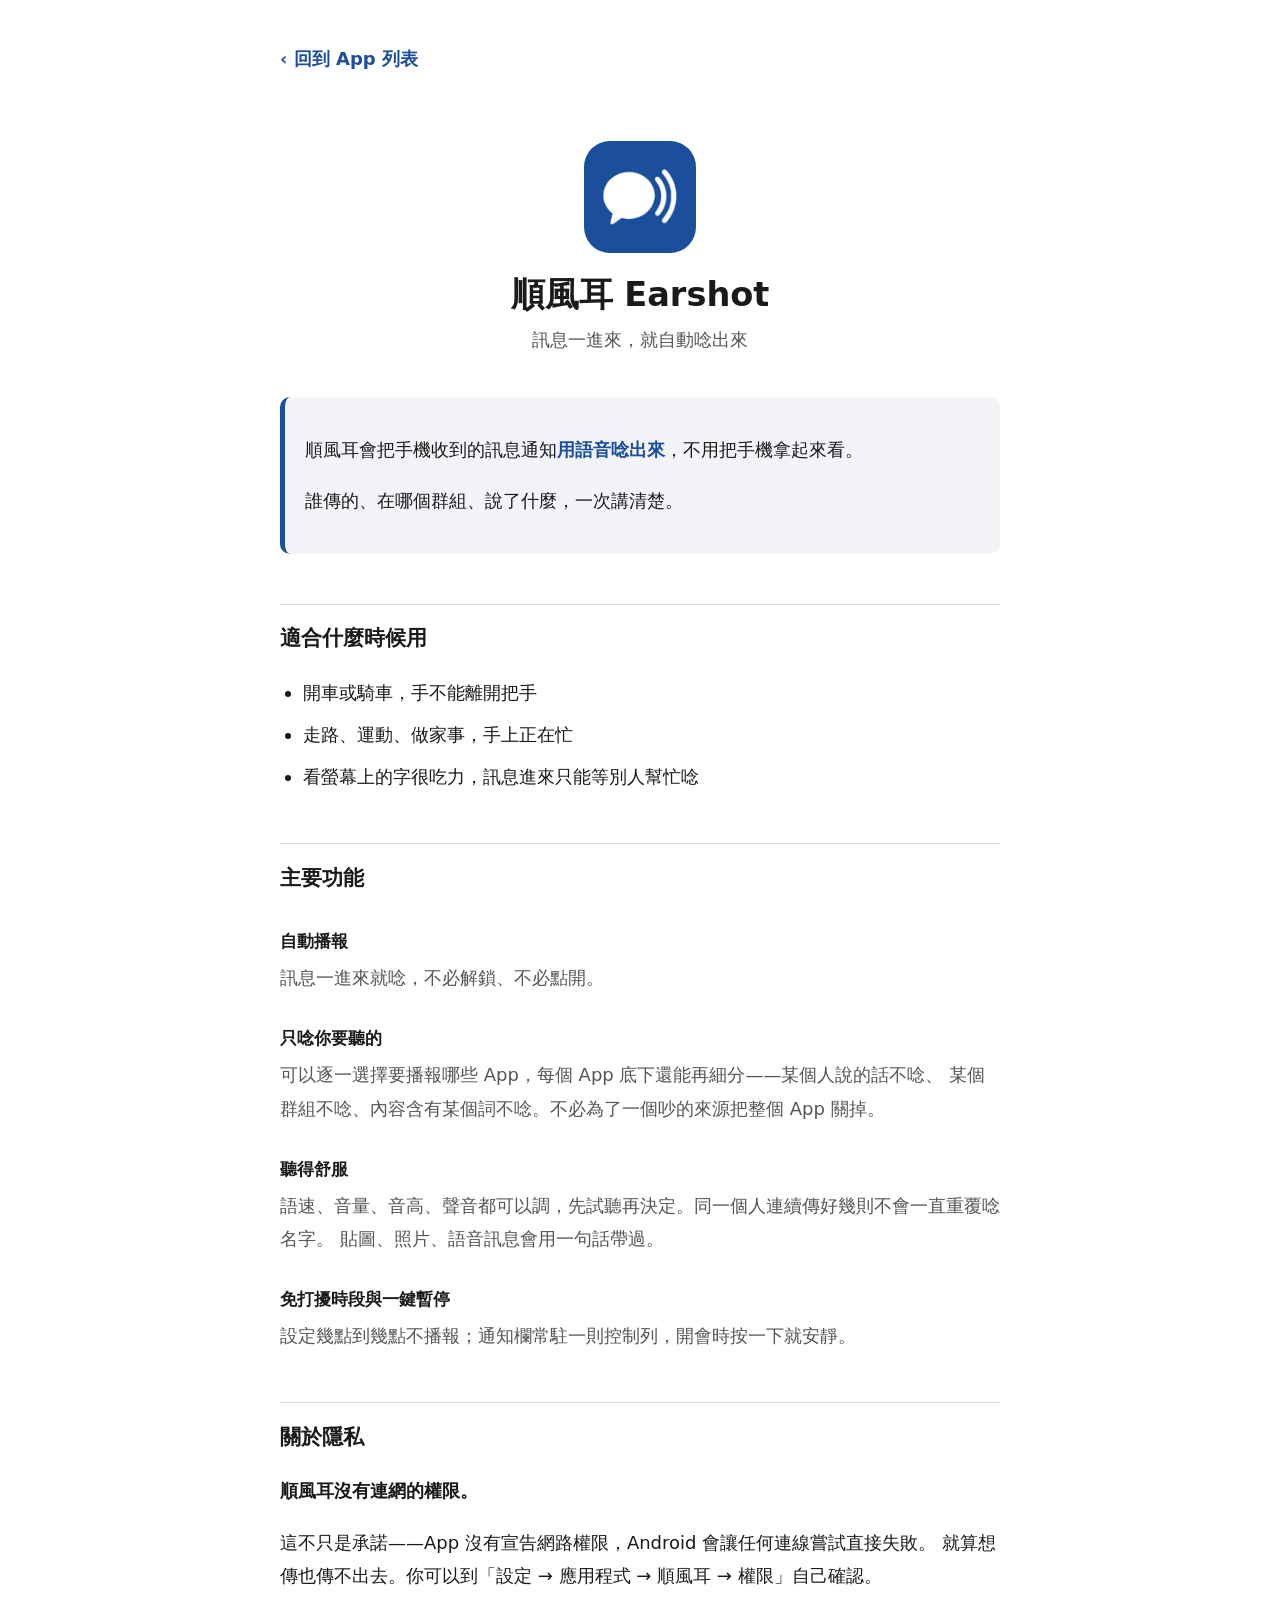
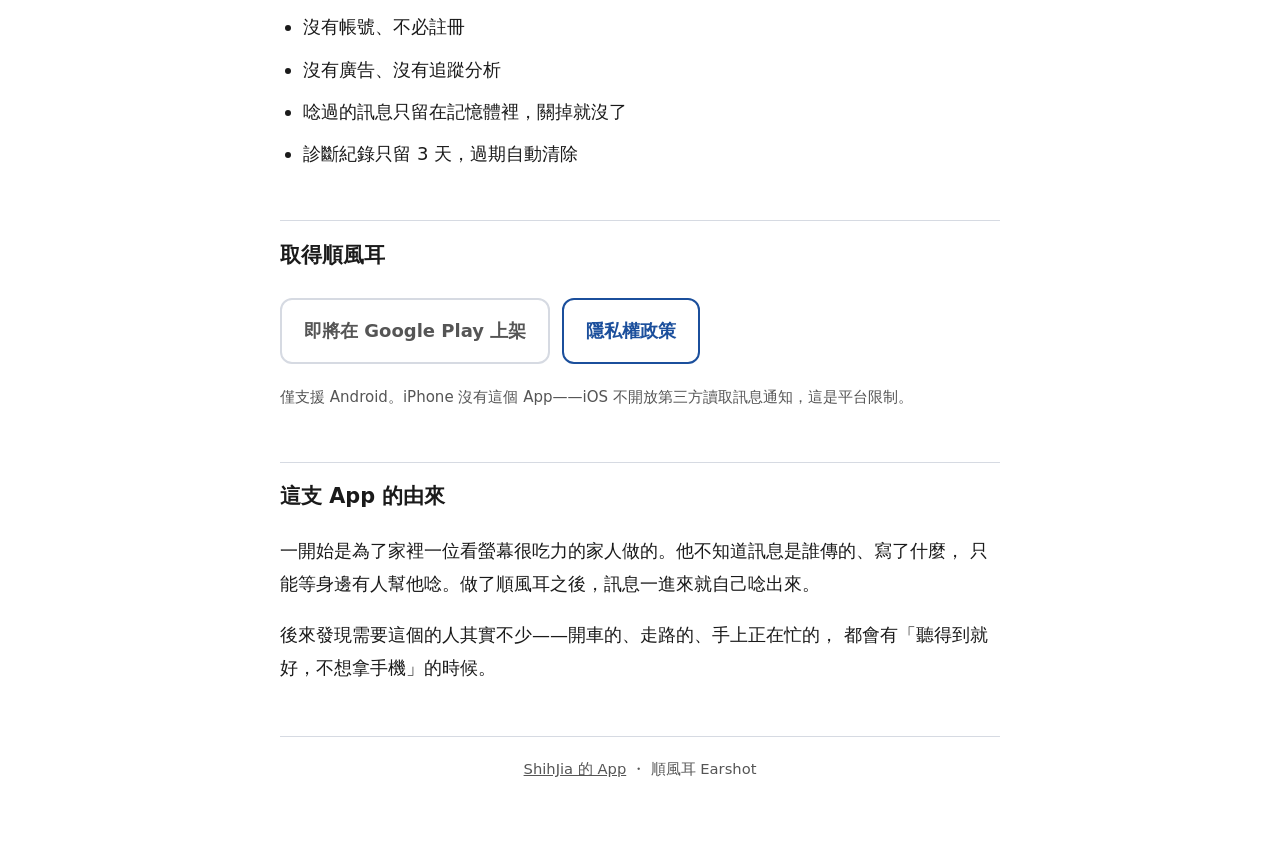
==== earshot/index.html @ acfcd083 "個人 App 介紹網站 純靜態，放 GitHub Pages（repo 名稱要正好是 shihjia.github.io）。 首頁列出 App，每支 App 一個子目錄。首頁網址就是 Play Con" ====
<!DOCTYPE html>
<html lang="zh-Hant">
<head>
<meta charset="utf-8">
<meta name="viewport" content="width=device-width, initial-scale=1">
<title>順風耳 Earshot — 把手機訊息唸出來</title>
<meta name="description" content="順風耳會把手機收到的訊息通知自動唸出來。開車、走路、手上在忙的時候，不用拿手機也知道誰傳了什麼。完全離線，沒有網路權限。">
<link rel="stylesheet" href="../assets/style.css">
</head>
<body>

<p class="back"><a href="../">‹ 回到 App 列表</a></p>

<header>
  <img src="../assets/earshot-icon.png" alt="順風耳 App 圖示：白色對話框與三道音波，深藍底">
  <h1>順風耳 Earshot</h1>
  <p class="tagline">訊息一進來，就自動唸出來</p>
</header>

<div class="lead">
  <p>順風耳會把手機收到的訊息通知<strong>用語音唸出來</strong>，不用把手機拿起來看。</p>
  <p>誰傳的、在哪個群組、說了什麼，一次講清楚。</p>
</div>

<h2>適合什麼時候用</h2>
<ul>
  <li>開車或騎車，手不能離開把手</li>
  <li>走路、運動、做家事，手上正在忙</li>
  <li>看螢幕上的字很吃力，訊息進來只能等別人幫忙唸</li>
</ul>

<h2>主要功能</h2>

<div class="feature">
  <h3>自動播報</h3>
  <p>訊息一進來就唸，不必解鎖、不必點開。</p>
</div>

<div class="feature">
  <h3>只唸你要聽的</h3>
  <p>可以逐一選擇要播報哪些 App，每個 App 底下還能再細分——某個人說的話不唸、
  某個群組不唸、內容含有某個詞不唸。不必為了一個吵的來源把整個 App 關掉。</p>
</div>

<div class="feature">
  <h3>聽得舒服</h3>
  <p>語速、音量、音高、聲音都可以調，先試聽再決定。同一個人連續傳好幾則不會一直重覆唸名字。
  貼圖、照片、語音訊息會用一句話帶過。</p>
</div>

<div class="feature">
  <h3>免打擾時段與一鍵暫停</h3>
  <p>設定幾點到幾點不播報；通知欄常駐一則控制列，開會時按一下就安靜。</p>
</div>

<h2>關於隱私</h2>

<p><strong>順風耳沒有連網的權限。</strong></p>

<p>這不只是承諾——App 沒有宣告網路權限，Android 會讓任何連線嘗試直接失敗。
就算想傳也傳不出去。你可以到「設定 → 應用程式 → 順風耳 → 權限」自己確認。</p>

<ul>
  <li>沒有帳號、不必註冊</li>
  <li>沒有廣告、沒有追蹤分析</li>
  <li>唸過的訊息只留在記憶體裡，關掉就沒了</li>
  <li>診斷紀錄只留 3 天，過期自動清除</li>
</ul>

<h2>取得順風耳</h2>

<div class="links">
  <!-- 上架後把下面這行換成：
       <a class="btn btn-solid" href="https://play.google.com/store/apps/details?id=tw.earshot">在 Google Play 下載</a>
       在那之前不要放連結——現在點下去是 404，對商店審查與使用者都不好看。 -->
  <span class="btn btn-disabled">即將在 Google Play 上架</span>
  <a class="btn btn-ghost" href="https://shihjia.github.io/earshot-privacy/">隱私權政策</a>
</div>

<p class="note" style="margin-top:20px">
  僅支援 Android。iPhone 沒有這個 App——iOS 不開放第三方讀取訊息通知，這是平台限制。
</p>

<h2>這支 App 的由來</h2>

<p>一開始是為了家裡一位看螢幕很吃力的家人做的。他不知道訊息是誰傳的、寫了什麼，
只能等身邊有人幫他唸。做了順風耳之後，訊息一進來就自己唸出來。</p>

<p>後來發現需要這個的人其實不少——開車的、走路的、手上正在忙的，
都會有「聽得到就好，不想拿手機」的時候。</p>

<footer>
  <a href="../">ShihJia 的 App</a> ・ 順風耳 Earshot
</footer>

</body>
</html>
---- assets/style.css ----
/* ─────────────────────────────────────────────────────────────
   shihjia.github.io — 共用樣式

   所有頁面共用這一個檔。加新的 App 頁面時直接引用它，
   不要複製一份改——複製出來的樣式一定會慢慢長歪，
   然後同一個站的兩頁看起來像兩個站。

   色票沿用 App 圖示的品牌色 #1B4F9C（見 MyEyes 專案 docs/18）。
   字級刻意偏大：這些 App 的使用者本來就有看螢幕吃力的，
   自己的介紹頁沒有理由用小字。
   ───────────────────────────────────────────────────────────── */

:root {
  --bg: #ffffff;
  --fg: #1a1a1a;
  --muted: #555555;
  --brand: #1B4F9C;
  --on-brand: #ffffff;
  --card: #f2f4f8;
  --line: #d6dae2;
}

@media (prefers-color-scheme: dark) {
  :root {
    --bg: #14161a;
    --fg: #f0f2f5;
    --muted: #a8b0bd;
    --brand: #7fa9e8;
    --on-brand: #10141b;
    --card: #1e222a;
    --line: #333944;
  }
}

* { box-sizing: border-box; }

body {
  margin: 0;
  padding: 0 20px 64px;
  background: var(--bg);
  color: var(--fg);
  font-family: system-ui, -apple-system, "Noto Sans TC", "Microsoft JhengHei", sans-serif;
  font-size: 18px;
  line-height: 1.85;
  max-width: 760px;
  margin-inline: auto;
  word-break: break-word;
}

/* ── 頁首 ── */
header { text-align: center; padding: 48px 0 8px; }
header img {
  width: 112px; height: 112px;
  border-radius: 26px;
  display: block;
  margin: 0 auto 20px;
}
h1 { font-size: 2.1rem; line-height: 1.3; margin: 0 0 6px; }
.tagline { font-size: 1.15rem; color: var(--muted); margin: 0; }

h2 {
  font-size: 1.3rem;
  margin: 2.4em 0 0.6em;
  padding-top: 0.7em;
  border-top: 1px solid var(--line);
}

/* ── 強調區塊 ── */
.lead {
  background: var(--card);
  border-left: 5px solid var(--brand);
  border-radius: 10px;
  padding: 18px 20px;
  margin: 32px 0 0;
}
.lead strong { color: var(--brand); }

ul { padding-left: 1.3em; }
li { margin-bottom: 0.5em; }

/* ── 功能條目 ── */
.feature { margin: 1.6em 0; }
.feature h3 { font-size: 1.05rem; margin: 0 0 4px; }
.feature p { margin: 0; color: var(--muted); }

/* ── App 卡片（首頁用；加新 App 就多一張）── */
.app-card {
  display: flex;
  gap: 18px;
  align-items: flex-start;
  background: var(--card);
  border: 1px solid var(--line);
  border-radius: 16px;
  padding: 20px;
  margin: 20px 0;
  text-decoration: none;
  color: inherit;
}
.app-card:hover { border-color: var(--brand); }
.app-card img {
  width: 72px; height: 72px;
  border-radius: 16px;
  flex-shrink: 0;
}
.app-card .name { font-size: 1.2rem; font-weight: 700; margin: 0 0 2px; }
.app-card .desc { margin: 0; color: var(--muted); font-size: 0.98rem; line-height: 1.6; }
.app-card .more { color: var(--brand); font-weight: 600; font-size: 0.94rem; }

/* 窄螢幕改成上下排，72px 圖示加文字在 375px 會擠 */
@media (max-width: 460px) {
  .app-card { flex-direction: column; gap: 12px; }
}

/* ── 按鈕 ── */
.links { display: flex; flex-wrap: wrap; gap: 12px; margin: 24px 0 0; }
.btn {
  display: inline-block;
  padding: 14px 22px;
  border-radius: 12px;
  text-decoration: none;
  font-weight: 600;
  min-height: 48px;          /* 無障礙的可點區域基線 */
  border: 2px solid var(--brand);
}
.btn-solid { background: var(--brand); color: var(--on-brand); }
.btn-ghost { color: var(--brand); }
.btn-disabled { border-color: var(--line); color: var(--muted); cursor: default; }

.note { font-size: 0.94rem; color: var(--muted); }

/* ── 返回列與頁尾 ── */
.back { padding-top: 24px; }
.back a { color: var(--brand); text-decoration: none; font-weight: 600; }

footer {
  margin-top: 3.5em; padding-top: 1.2em;
  border-top: 1px solid var(--line);
  color: var(--muted); font-size: 0.92rem;
  text-align: center;
}
footer a { color: var(--muted); }
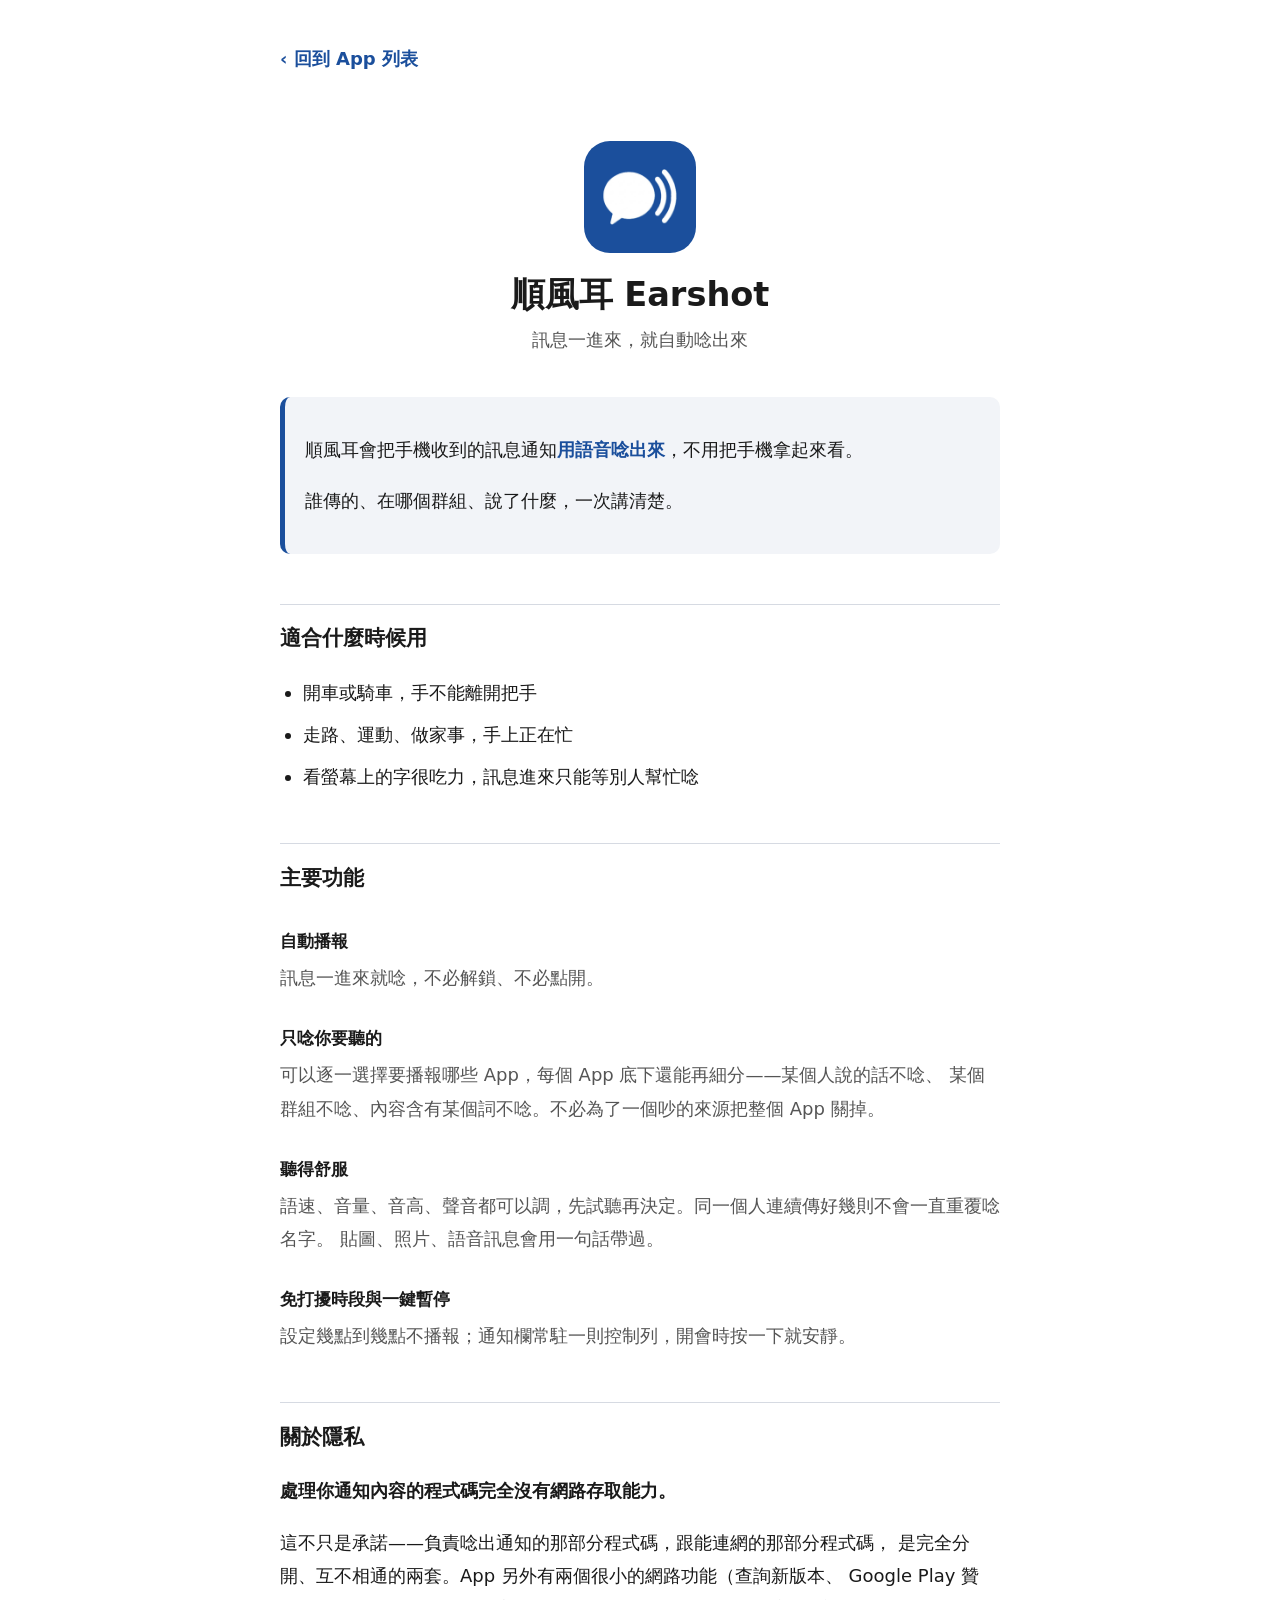
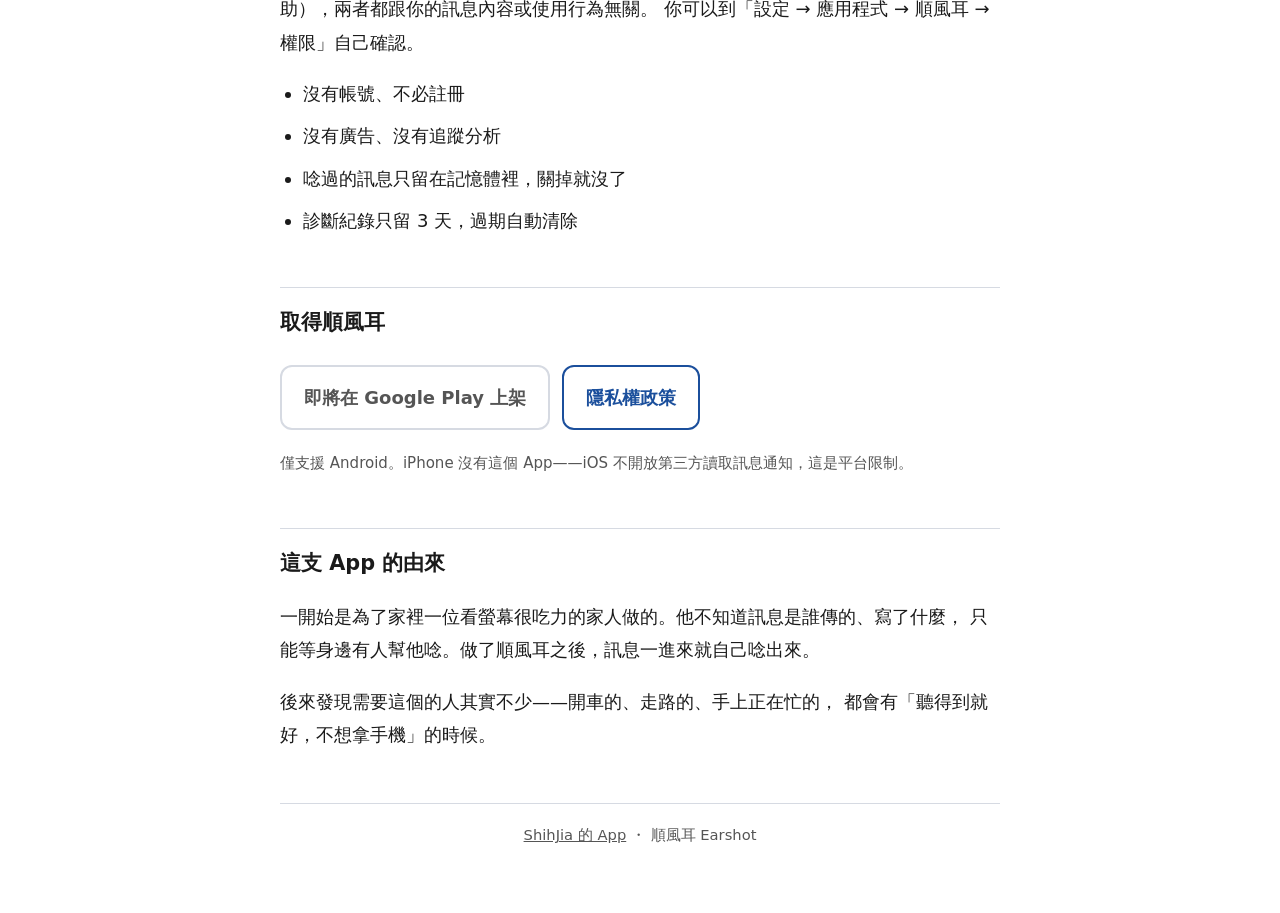
==== commit 2df93bdb: "順風耳新增贊助（Play Billing）與更新查詢兩個網路功能，隱私頁與首頁文案同步 INTERNET 權限的範圍限定在這兩個功能，跟通知內容處理完全無關。原本 「完全不連網」的絕對說法改成更精確的" ====
--- a/earshot/index.html
+++ b/earshot/index.html
@@ -4,7 +4,7 @@
 <meta charset="utf-8">
 <meta name="viewport" content="width=device-width, initial-scale=1">
 <title>順風耳 Earshot — 把手機訊息唸出來</title>
-<meta name="description" content="順風耳會把手機收到的訊息通知自動唸出來。開車、走路、手上在忙的時候，不用拿手機也知道誰傳了什麼。完全離線，沒有網路權限。">
+<meta name="description" content="順風耳會把手機收到的訊息通知自動唸出來。開車、走路、手上在忙的時候，不用拿手機也知道誰傳了什麼。處理通知內容的程式碼完全不連網。">
 <link rel="stylesheet" href="../assets/style.css">
 </head>
 <body>
@@ -55,10 +55,12 @@
 
 <h2>關於隱私</h2>
 
-<p><strong>順風耳沒有連網的權限。</strong></p>
+<p><strong>處理你通知內容的程式碼完全沒有網路存取能力。</strong></p>
 
-<p>這不只是承諾——App 沒有宣告網路權限，Android 會讓任何連線嘗試直接失敗。
-就算想傳也傳不出去。你可以到「設定 → 應用程式 → 順風耳 → 權限」自己確認。</p>
+<p>這不只是承諾——負責唸出通知的那部分程式碼，跟能連網的那部分程式碼，
+是完全分開、互不相通的兩套。App 另外有兩個很小的網路功能（查詢新版本、
+Google Play 贊助），兩者都跟你的訊息內容或使用行為無關。
+你可以到「設定 → 應用程式 → 順風耳 → 權限」自己確認。</p>
 
 <ul>
   <li>沒有帳號、不必註冊</li>
@@ -74,7 +76,7 @@
        <a class="btn btn-solid" href="https://play.google.com/store/apps/details?id=tw.earshot">在 Google Play 下載</a>
        在那之前不要放連結——現在點下去是 404，對商店審查與使用者都不好看。 -->
   <span class="btn btn-disabled">即將在 Google Play 上架</span>
-  <a class="btn btn-ghost" href="https://shihjia.github.io/earshot-privacy/">隱私權政策</a>
+  <a class="btn btn-ghost" href="privacy/">隱私權政策</a>
 </div>
 
 <p class="note" style="margin-top:20px">
--- a/assets/style.css
+++ b/assets/style.css
@@ -128,6 +128,23 @@
 
 .note { font-size: 0.94rem; color: var(--muted); }
 
+/* ── 文件頁（隱私權政策這類純文字長頁）──
+   沒有 header 圖示區，標題直接接在返回列下面，所以 h1 小一級。 */
+.doc h1 { font-size: 1.9rem; line-height: 1.35; margin: 0 0 4px; }
+.doc .sub { color: var(--muted); margin: 0 0 28px; }
+.doc .lead { margin: 0 0 28px; }
+.doc h2:first-of-type { border-top: 0; padding-top: 0; }
+
+table { border-collapse: collapse; width: 100%; margin: 1em 0; font-size: 0.94rem; }
+th, td { border: 1px solid var(--line); padding: 10px 12px; text-align: left; vertical-align: top; }
+th { background: var(--card); }
+
+/* 表格欄數多的時候讓表格自己橫向捲，不要把整頁撐寬——
+   手機上整頁能左右拖是很難用的。用 <div class="scroll"> 包住 <table>。 */
+.scroll { overflow-x: auto; -webkit-overflow-scrolling: touch; }
+
+code { background: var(--card); padding: 2px 6px; border-radius: 5px; font-size: 0.92em; }
+
 /* ── 返回列與頁尾 ── */
 .back { padding-top: 24px; }
 .back a { color: var(--brand); text-decoration: none; font-weight: 600; }
